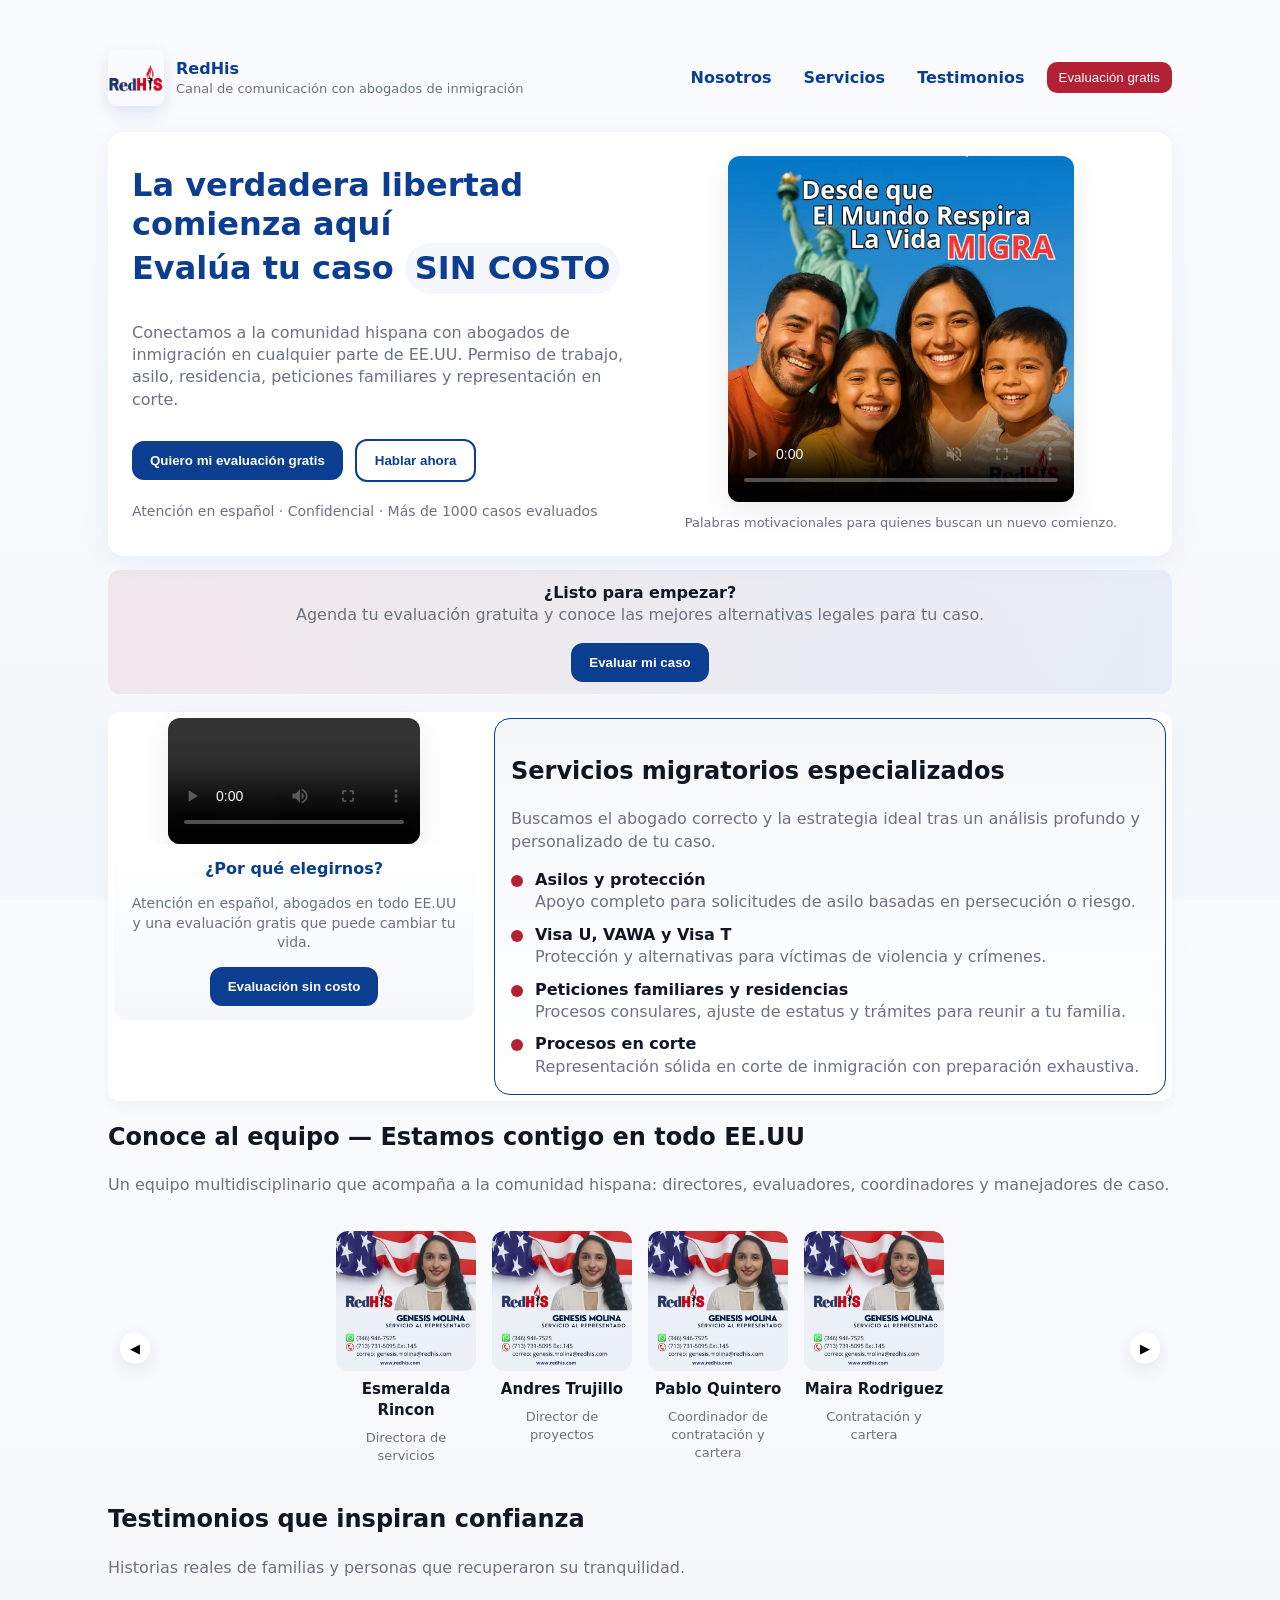
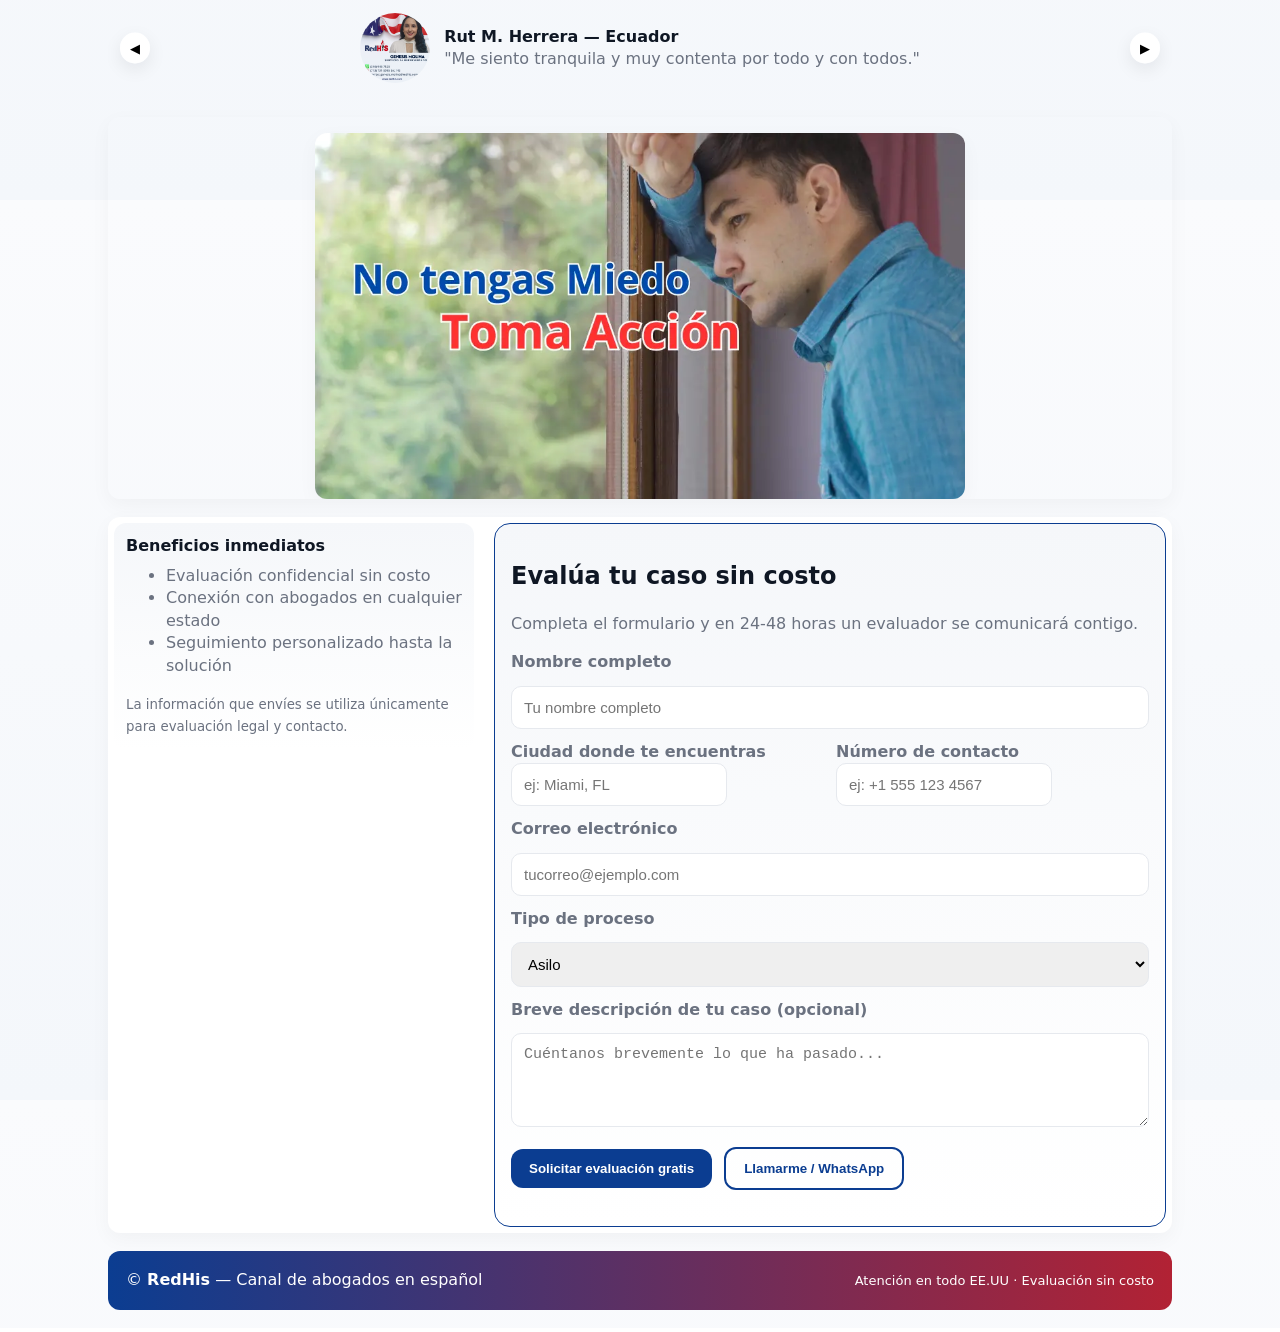
==== index.html @ 9d4ea8fa "Add files via upload" ====
<!doctype html>
<html lang="es">
<head>
  <meta charset="utf-8" />
  <meta name="viewport" content="width=device-width, initial-scale=1" />
  <title>Vive Legalmente — Evaluación Migratoria Gratis | RedHis</title>
  <meta name="description" content="RedHis: canal de comunicación con abogados de inmigración en español. Evaluación gratuita de tu caso, representación en corte, visas U, VAWA, asilo y más. Vive legalmente en EE.UU." />
  <meta name="keywords" content="legalización migratoria, abogados de inmigración en español, evaluación gratis, visa U, asilo, residencia, ajuste de estatus, RedHis" />
  <style>
    /* Variables */
    :root{
      --blue:#0b3d91;
      --red:#b22234;
      --white:#ffffff;
      --accent:#f5f7fa;
      --muted:#6b7280;
      --container-width:1100px;
      --transition: 300ms cubic-bezier(.2,.9,.2,1);
    }
    *{box-sizing:border-box}
    html,body{height:100%;margin:0;font-family:Inter, system-ui, -apple-system, 'Segoe UI', Roboto, 'Helvetica Neue', Arial;}
    body{
      background: linear-gradient(180deg, #fafbfd 0%, #f4f7fb 100%);
      color:#0f1724; -webkit-font-smoothing:antialiased; -moz-osx-font-smoothing:grayscale;
      line-height:1.4;
    }
    .wrap{max-width:var(--container-width);margin:24px auto;padding:18px;}

    /* Header */
    header{display:flex;align-items:center;justify-content:space-between;gap:12px;padding:8px 0}
    .brand{display:flex;align-items:center;gap:12px}
    .logo{width:56px;height:56px;border-radius:8px;display:flex;align-items:center;justify-content:center;color:var(--white);font-weight:700;box-shadow:0 6px 18px rgba(11,61,145,0.12);overflow:hidden}
    .logo img{width:100%;height:auto;display:block}
    nav{display:flex;gap:12px;align-items:center}
    nav a{color:var(--blue);text-decoration:none;font-weight:600;padding:8px 10px;border-radius:8px}
    .cta-header{background:var(--red);color:var(--white);padding:8px 12px;border-radius:10px;cursor:pointer;transition:var(--transition);border:none}
    .cta-header:hover{transform:translateY(-3px)}

    /* Mobile hamburger */
    .hamburger{display:none;border:none;background:transparent;padding:8px;cursor:pointer}
    .hamburger .bar{width:22px;height:2px;background:var(--blue);display:block;margin:4px 0;border-radius:2px;transition:transform 180ms ease, opacity 180ms ease}
    .mobile-nav{display:none;flex-direction:column;gap:6px;background:var(--white);position:absolute;right:18px;top:76px;padding:12px;border-radius:10px;box-shadow:0 10px 30px rgba(2,6,23,0.08)}
    .mobile-nav a{color:var(--blue);padding:8px 10px;border-radius:8px}

    /* Hero */
    .hero{display:flex;flex-direction:row;gap:28px;align-items:center;padding:24px;background:var(--white);border-radius:16px;box-shadow:0 6px 30px rgba(11,61,145,0.06)}
    .hero-left{flex:1;display:flex;flex-direction:column;gap:12px}
    .hero h1{margin:0;font-size:32px;color:var(--blue);text-wrap: pretty;line-height:1.2}
    .muted{color:var(--muted)}
    .cta-row{display:flex;gap:12px;align-items:center}
    .btn{background:var(--blue);color:var(--white);padding:12px 18px;border-radius:12px;border:none;cursor:pointer;font-weight:700;transition:var(--transition)}
    .btn.secondary{background:transparent;color:var(--blue);border:2px solid var(--blue)}
    .pill{padding:6px 10px;border-radius:999px;background:var(--accent);display:inline-block}

    .hero-right{flex:1;display:flex;flex-direction:column;gap:12px;align-items:center}
    .video-card{width:70%;border-radius:12px;overflow:hidden;box-shadow:0 10px 30px rgba(2,6,23,0.08)}
    .video-card video{width:100%;height:auto;object-fit:cover;display:block}

    /* Sections */
    section{margin-top:18px}
    .section-inner{display:flex;flex-direction: row-reverse;gap:20px;align-items:flex-start;background:var(--white);padding:6px;border-radius:12px;box-shadow:0 6px 20px rgba(2,6,23,0.04)}
    .sec-left{flex:1;max-width: 95%;background: linear-gradient(180deg, var(--accent), #fff);padding: 16px;border-radius: 16px;border:solid 1px #0b3d91 ;}
    .sec-right{width:360px;flex:0 0 360px;display: flex;flex-wrap: wrap;align-content: center;justify-content: center;align-items: center;}

    .benefits{display:flex;flex-direction:column;gap:10px}
    .benefit{display:flex;gap:12px;align-items:flex-start}
    .benefit .dot{width:12px;height:12px;border-radius:50%;background:var(--red);margin-top:6px}

    .mini-cta{display:flex;align-items:center;justify-content:center;padding:12px;background:linear-gradient(90deg, rgba(178,34,52,0.08), rgba(11,61,145,0.06));border-radius:12px;flex-wrap: wrap;gap: 16px;text-align: center;flex-direction: column;}

    /* Carousel */
    .carousel{position:relative;overflow:hidden;border-radius:12px}
    .carousel-track{display:flex;transition:transform 600ms cubic-bezier(.2,.9,.2,1);will-change:transform}
    .carousel-item{min-width:100%;display:flex;align-items:center;gap:12px;padding:18px;justify-content:center}
    .testimonial{display:flex;gap:14px;align-items:center}
    .testimonial img{width:70px;height:70px;border-radius:50%;object-fit:cover}
    .team-slide{display:flex;gap:16px;flex-wrap:wrap;justify-content:center}
    .team-card{width:140px;display:flex;flex-direction:column;align-items:center;gap:8px}
    .team-card img{width:140px;height:140px;border-radius:12px;object-fit:cover;display:block}
    .team-name{font-weight:700;text-align:center;font-size:15px}
    .team-role{font-size:13px;color:var(--muted);text-align:center}

    .carousel-nav{position:absolute;top:50%;left:12px;right:12px;display:flex;justify-content:space-between;transform:translateY(-50%)}
    .nav-btn{background:rgba(255,255,255,0.95);border-radius:999px;padding:8px 10px;border:none;cursor:pointer;box-shadow:0 6px 18px rgba(2,6,23,0.08)}
    .imagenLlamado{margin-top:16px;width:100%;max-width:var(--container-width);border-radius:12px;overflow:hidden;box-shadow:0 6px 20px rgba(2,6,23,0.04);display: flex; justify-content: center;}
    .imagenLlamado img{width:100%; max-width: 650px; height:auto;display:block;margin-top:16px;border-radius:12px;box-shadow:0 6px 20px rgba(2,6,23,0.04)}

    /* Form */
    form{display:flex;flex-direction:column;gap:12px}
    input,select,textarea{padding:12px;border-radius:10px;border:1px solid #e6e9ee;font-size:15px}
    label{font-weight:600;color:var(--muted)}
    .form-grid{display:flex;flex-direction:row;gap:12px}
    .form-grid > *{flex:1;}
    @media (max-width:600px){
      .form-grid{flex-direction:column}
    }

    /* Footer */
    footer{margin-top:18px;padding:18px;border-radius:12px;background:linear-gradient(90deg,#0b3d91 0%, #b22234 100%);color:var(--white);display:flex;justify-content:space-between;align-items:center}

    /* Responsive */
    @media (max-width:900px){
      .hero{flex-direction:column}
      .section-inner{flex-direction:column}
      .sec-right{width:100%;flex:1}
      .wrap{padding:12px}
      .video-card{width:100%}
      .video-card video{height:auto}
      .hamburger{display:block}
      nav{display:none}
      .mobile-nav{display:flex}
      .carousel-nav{left:6px;right:6px}
    }

    /* Animations */
    .reveal{opacity:0;transform:translateY(14px);transition:opacity 600ms var(--transition), transform 600ms var(--transition)}
    .reveal.visible{opacity:1;transform:none}
    @keyframes floaty{0%{transform:translateY(0)}50%{transform:translateY(-8px)}100%{transform:translateY(0)}}
    .logo{animation:floaty 6s ease-in-out infinite}
  </style>
</head>
<body>
  <div class="wrap">
    <!-- Header -->
    <header>
      <div class="brand">
        <div class="logo"><img src="logorh.png" alt="Logo RedHis"></div>
        <div>
          <div style="font-weight:800;color:var(--blue)">RedHis</div>
          <div style="font-size:13px;color:var(--muted)">Canal de comunicación con abogados de inmigración</div>
        </div>
      </div>

      <!-- Desktop nav -->
      <nav aria-label="Menú principal">
        <a href="#nosotros">Nosotros</a>
        <a href="#servicios">Servicios</a>
        <a href="#testimonios">Testimonios</a>
        <button class="cta-header" id="cta-top">Evaluación gratis</button>
      </nav>

      <!-- Hamburger / Mobile nav -->
      <button class="hamburger" id="hamburger" aria-expanded="false" aria-controls="mobileNav" aria-label="Abrir menú">
        <span class="bar"></span>
        <span class="bar"></span>
        <span class="bar"></span>
      </button>
      <div id="mobileNav" class="mobile-nav" aria-hidden="true" style="display:none">
        <a href="#nosotros" class="mobile-link">Nosotros</a>
        <a href="#servicios" class="mobile-link">Servicios</a>
        <a href="#testimonios" class="mobile-link">Testimonios</a>
        <button class="cta-header" id="cta-top-mobile" style="width:100%;">Evaluación gratis</button>
      </div>
    </header>

    <!-- HERO -->
    <section class="hero reveal" aria-labelledby="hero-title">
      <div class="hero-left">
        <h1 id="hero-title">La verdadera libertad comienza aquí <br> Evalúa tu caso <span class="pill">SIN COSTO</span></h1>
        <p class="muted">Conectamos a la comunidad hispana con abogados de inmigración en cualquier parte de EE.UU. Permiso de trabajo, asilo, residencia, peticiones familiares y representación en corte.</p>
        <div class="cta-row">
          <button class="btn" id="btn-eval">Quiero mi evaluación gratis</button>
          <button class="btn secondary" id="btn-llamar">Hablar ahora</button>
        </div>
        <div style="margin-top:8px;color:var(--muted);font-size:14px">Atención en español · Confidencial · Más de 1000 casos evaluados</div>
      </div>
      <div class="hero-right">
        <div class="video-card">
          <video id="ceoVideo" controls playsinline muted preload="metadata" poster="poster.webp">
            <source src="videohero.webm" type="video/mp4">
            Tu navegador no soporta video.
          </video>
        </div>
        <div style="font-size:13px;color:var(--muted);text-align:center">Palabras motivacionales para quienes buscan un nuevo comienzo.</div>
      </div>
    </section>

    <!-- Mini CTA -->
    <section style="margin-top:14px">
      <div class="mini-cta reveal" id="mini-cta">
        <div>
          <strong>¿Listo para empezar?</strong>
          <div class="muted">Agenda tu evaluación gratuita y conoce las mejores alternativas legales para tu caso.</div>
        </div>
        <div>
          <button class="btn" id="cta-mid">Evaluar mi caso</button>
        </div>
      </div>
    </section>

    <!-- Servicios -->
    <section id="servicios" class="reveal">
      <div class="section-inner">
        <div class="sec-left">
          <h2>Servicios migratorios especializados</h2>
          <p class="muted">Buscamos el abogado correcto y la estrategia ideal tras un análisis profundo y personalizado de tu caso.</p>
          <div style="margin-top:12px" class="benefits">
            <div class="benefit"><div class="dot"></div><div><strong>Asilos y protección</strong><div class="muted">Apoyo completo para solicitudes de asilo basadas en persecución o riesgo.</div></div></div>
            <div class="benefit"><div class="dot"></div><div><strong>Visa U, VAWA y Visa T</strong><div class="muted">Protección y alternativas para víctimas de violencia y crímenes.</div></div></div>
            <div class="benefit"><div class="dot"></div><div><strong>Peticiones familiares y residencias</strong><div class="muted">Procesos consulares, ajuste de estatus y trámites para reunir a tu familia.</div></div></div>
            <div class="benefit"><div class="dot"></div><div><strong>Procesos en corte</strong><div class="muted">Representación sólida en corte de inmigración con preparación exhaustiva.</div></div></div>
          </div>
        </div>

        <div class="sec-right">
            <div class="video-card">
                <video src="testimonio1.webm" controls></video>
            </div>
            
          <div style="background:linear-gradient(180deg, #ffffff, var(--accent));padding:14px;border-radius:12px;text-align:center">
            <div style="font-weight:800;color:var(--blue)">¿Por qué elegirnos?</div>
            <p class="muted" style="font-size:14px">Atención en español, abogados en todo EE.UU y una evaluación gratis que puede cambiar tu vida.</p>
            <div style="margin-top:12px"><button class="btn" id="cta-side">Evaluación sin costo</button></div>
          </div>
        </div>
      </div>
    </section>

    <!-- Equipo carousel -->
    <section id="equipo" class="reveal" style="margin-top:16px">
      <h2>Conoce al equipo — Estamos contigo en todo EE.UU</h2>
      <p class="muted">Un equipo multidisciplinario que acompaña a la comunidad hispana: directores, evaluadores, coordinadores y manejadores de caso.</p>

      <div style="margin-top:12px;" class="carousel" aria-roledescription="carousel" aria-label="Fotos del equipo">
        <div class="carousel-track" id="teamTrack">
          <!-- We'll create slides of 4 team members each (24 people -> 6 slides) -->
          <!-- ORDER preserved as requested -->
          <!-- Slide 1 -->
          <div class="carousel-item" aria-hidden="false">
            <div class="team-slide">
              <div class="team-card">
                <img src="genesis.jpeg" alt="Esmeralda Rincon">
                <div class="team-name">Esmeralda Rincon</div>
                <div class="team-role">Directora de servicios</div>
              </div>
              <div class="team-card">
                <img src="genesis.jpeg" alt="Andres Trujillo">
                <div class="team-name">Andres Trujillo</div>
                <div class="team-role">Director de proyectos</div>
              </div>
              <div class="team-card">
                <img src="genesis.jpeg" alt="Pablo Quintero">
                <div class="team-name">Pablo Quintero</div>
                <div class="team-role">Coordinador de contratación y cartera</div>
              </div>
              <div class="team-card">
                <img src="genesis.jpeg" alt="Maira Rodriguez">
                <div class="team-name">Maira Rodriguez</div>
                <div class="team-role">Contratación y cartera</div>
              </div>
            </div>
          </div>

          <!-- Slide 2 -->
          <div class="carousel-item" aria-hidden="true">
            <div class="team-slide">
              <div class="team-card">
                <img src="genesis.jpeg" alt="Sandra Barajas">
                <div class="team-name">Sandra Barajas</div>
                <div class="team-role">Evaluadora de caso</div>
              </div>
              <div class="team-card">
                <img src="genesis.jpeg" alt="Sofia Culma">
                <div class="team-name">Ag.da Sofia Culma</div>
                <div class="team-role">Directora Operativa</div>
              </div>
              <div class="team-card">
                <img src="genesis.jpeg" alt="Ruth Silva">
                <div class="team-name">Ruth Silva</div>
                <div class="team-role">Evaluadora de caso</div>
              </div>
              <div class="team-card">
                <img src="genesis.jpeg" alt="Sebastian Perdomo">
                <div class="team-name">Sebastian Perdomo</div>
                <div class="team-role">Evaluador de caso</div>
              </div>
            </div>
          </div>

          <!-- Slide 3 -->
          <div class="carousel-item" aria-hidden="true">
            <div class="team-slide">
              <div class="team-card">
                <img src="genesis.jpeg" alt="Carlos Garcia">
                <div class="team-name">Carlos Garcia</div>
                <div class="team-role">Evaluador de caso</div>
              </div>
              <div class="team-card">
                <img src="genesis.jpeg" alt="Alba Herrera">
                <div class="team-name">Alba Herrera</div>
                <div class="team-role">Evaluadora de caso</div>
              </div>
              <div class="team-card">
                <img src="genesis.jpeg" alt="Andrea Cardenas">
                <div class="team-name">Andrea Cardénas</div>
                <div class="team-role">Evaluadora de caso</div>
              </div>
              <div class="team-card">
                <img src="genesis.jpeg" alt="Gladys Ospina">
                <div class="team-name">Gladys Ospina</div>
                <div class="team-role">Evaluadora de caso</div>
              </div>
            </div>
          </div>

          <!-- Slide 4 -->
          <div class="carousel-item" aria-hidden="true">
            <div class="team-slide">
              <div class="team-card">
                <img src="genesis.jpeg" alt="Johana Tamara">
                <div class="team-name">Johana Tamara</div>
                <div class="team-role">Evaluadora de caso</div>
              </div>
              <div class="team-card">
                <img src="genesis.jpeg" alt="Yuli Buritica">
                <div class="team-name">Yuli Buritica</div>
                <div class="team-role">Evaluadora de caso</div>
              </div>
              <div class="team-card">
                <img src="genesis.jpeg" alt="Santiago Cifuentes">
                <div class="team-name">Santiago Cifuentes</div>
                <div class="team-role">Evaluador de caso</div>
              </div>
              <div class="team-card">
                <img src="genesis.jpeg" alt="Genesis Molina">
                <div class="team-name">Genesis Molina</div>
                <div class="team-role">Servicio al Representado</div>
              </div>
            </div>
          </div>

          <!-- Slide 5 -->
          <div class="carousel-item" aria-hidden="true">
            <div class="team-slide">
              <div class="team-card">
                <img src="genesis.jpeg" alt="Andrei Areas">
                <div class="team-name">Andrei Areas</div>
                <div class="team-role">Coordinador de corte</div>
              </div>
              <div class="team-card">
                <img src="genesis.jpeg" alt="Oscar Beltran">
                <div class="team-name">Oscar Beltran</div>
                <div class="team-role">Manejador de Corte</div>
              </div>
              <div class="team-card">
                <img src="genesis.jpeg" alt="Manfredi Bustillo">
                <div class="team-name">Manfredi Bustillo</div>
                <div class="team-role">Manejador de Corte</div>
              </div>
              <div class="team-card">
                <img src="genesis.jpeg" alt="Cielo Zenanovich">
                <div class="team-name">Cielo Zenanovich</div>
                <div class="team-role">Traductora</div>
              </div>
            </div>
          </div>

          <!-- Slide 6 -->
          <div class="carousel-item" aria-hidden="true">
            <div class="team-slide">
              <div class="team-card">
                <img src="genesis.jpeg" alt="Daniel Rodriguez">
                <div class="team-name">Daniel Rodriguez</div>
                <div class="team-role">Traductor</div>
              </div>
              <div class="team-card">
                <img src="genesis.jpeg" alt="Nancy Sandoval">
                <div class="team-name">Nancy Sandoval</div>
                <div class="team-role">Manejadora de caso</div>
              </div>
              <div class="team-card">
                <img src="genesis.jpeg" alt="Oscar Hoyos">
                <div class="team-name">Oscar Hoyos</div>
                <div class="team-role">Manejador de caso</div>
              </div>
              <div class="team-card">
                <img src="genesis.jpeg" alt="Verel Monrroy">
                <div class="team-name">Verel Monrroy</div>
                <div class="team-role">Manejadora de caso</div>
              </div>
            </div>
          </div>

          <!-- Slide 7 (last 4 names, slightly overlaps into 7th slide to fit list) -->
          <div class="carousel-item" aria-hidden="true">
            <div class="team-slide">
              <div class="team-card">
                <img src="genesis.jpeg" alt="Wendy Villalobos">
                <div class="team-name">Wendy Villalobos</div>
                <div class="team-role">Manejadora de caso</div>
              </div>
              <div class="team-card">
                <img src="genesis.jpeg" alt="Natalia Rondon">
                <div class="team-name">Natalia Rondon</div>
                <div class="team-role">Manejadora de caso</div>
              </div>
              <div class="team-card">
                <img src="genesis.jpeg" alt="Eva Chan">
                <div class="team-name">Eva Chan</div>
                <div class="team-role">Manejadora de caso</div>
              </div>
              <div class="team-card">
                <img src="genesis.jpeg" alt="---">
                <div class="team-name">—</div>
                <div class="team-role">—</div>
              </div>
            </div>
          </div>

        </div>

        <div class="carousel-nav">
          <button class="nav-btn" data-action="prev" aria-label="Anterior">◀</button>
          <button class="nav-btn" data-action="next" aria-label="Siguiente">▶</button>
        </div>
      </div>
    </section>

    <!-- Testimonios carousel -->
    <section id="testimonios" class="reveal" style="margin-top:16px">
      <h2>Testimonios que inspiran confianza</h2>
      <p class="muted">Historias reales de familias y personas que recuperaron su tranquilidad.</p>

      <div style="margin-top:12px;" class="carousel" aria-roledescription="carousel" aria-label="Testimonios">
        <div class="carousel-track" id="testiTrack">
          <div class="carousel-item" aria-hidden="false">
            <div class="testimonial">
              <img src="genesis.jpeg" alt="Rut M. Herrera">
              <div>
                <strong>Rut M. Herrera — Ecuador</strong>
                <div class="muted">"Me siento tranquila y muy contenta por todo y con todos."</div>
              </div>
            </div>
          </div>
          <div class="carousel-item" aria-hidden="true">
            <div class="testimonial">
              <img src="genesis.jpeg" alt="Katherine Delgado">
              <div>
                <strong>Katherine Delgado — Venezuela</strong>
                <div class="muted">"A pesar de que nosotras estamos en New York y usted en San Antonio, TX, nunca nos hemos sentido solas"</div>
              </div>
            </div>
          </div>
          <div class="carousel-item" aria-hidden="true">
            <div class="testimonial">
              <img src="genesis.jpeg" alt="Eddis Pachano">
              <div>
                <strong>Eddis Pachano — Cuba</strong>
                <div class="muted">"Los vi en una publicación en facebook y puedo decir que son los mejores! Los recomiendo ampliamente"</div>
              </div>
            </div>
          </div>
          <div class="carousel-item" aria-hidden="true">
  <div class="testimonial">
    <img src="genesis.jpeg" alt="Carlos Hernández">
    <div>
      <strong>Carlos Hernández — México</strong>
      <div class="muted">"Jamás pensé que mi caso tendría solución. RedHis me devolvió la tranquilidad."</div>
    </div>
  </div>
</div>

<div class="carousel-item" aria-hidden="true">
  <div class="testimonial">
    <img src="genesis.jpeg" alt="María Fernanda López">
    <div>
      <strong>María Fernanda López — Nicaragua</strong>
      <div class="muted">"Llegué con miedo y me trataron como familia. Hoy estoy llena de esperanza."</div>
    </div>
  </div>
</div>

<div class="carousel-item" aria-hidden="true">
  <div class="testimonial">
    <img src="genesis.jpeg" alt="José Luis Martínez">
    <div>
      <strong>José Luis Martínez — El Salvador</strong>
      <div class="muted">"Después de años de espera, por fin sentí que alguien luchaba por mí."</div>
    </div>
  </div>
</div>

<div class="carousel-item" aria-hidden="true">
  <div class="testimonial">
    <img src="genesis.jpeg" alt="Andrea Rojas">
    <div>
      <strong>Andrea Rojas — Perú</strong>
      <div class="muted">"Lo que más me gustó fue su honestidad y claridad en el proceso."</div>
    </div>
  </div>
</div>

<div class="carousel-item" aria-hidden="true">
  <div class="testimonial">
    <img src="genesis.jpeg" alt="Laura Peña">
    <div>
      <strong>Laura Peña — República Dominicana</strong>
      <div class="muted">"No tenía documentos. RedHis me abrió las puertas."</div>
    </div>
  </div>
</div>
        </div>

        <div class="carousel-nav">
          <button class="nav-btn" data-action="prev-t" aria-label="Anterior">◀</button>
          <button class="nav-btn" data-action="next-t" aria-label="Siguiente">▶</button>
        </div>
      </div>
    </section>
    <div class="imagenLlamado reveal">
        <img src="fondobanner.webp" alt="">
    </div>
    <!-- Contact / Form -->
    <section id="contacto" class="reveal" style="margin-top:18px;">
      <div class="section-inner">
        <div class="sec-left">
          <h2>Evalúa tu caso sin costo</h2>
          <p class="muted">Completa el formulario y en 24-48 horas un evaluador se comunicará contigo.</p>

          <form id="contactForm">
            <label for="name">Nombre completo</label>
            <input id="name" name="name" type="text" required placeholder="Tu nombre completo" />

            <div class="form-grid">
              <div>
                <label for="city">Ciudad donde te encuentras</label>
                <input id="city" name="city" type="text" required placeholder="ej: Miami, FL" />
              </div>
              <div>
                <label for="phone">Número de contacto</label>
                <input id="phone" name="phone" type="tel" required placeholder="ej: +1 555 123 4567" />
              </div>
            </div>

            <label for="email">Correo electrónico</label>
            <input id="email" name="email" type="email" required placeholder="tucorreo@ejemplo.com" />

            <label for="caseType">Tipo de proceso</label>
            <select id="caseType" name="caseType">
              <option>Asilo</option>
              <option>Visa U</option>
              <option>VAWA</option>
              <option>Peticiones Familiares</option>
              <option>Residencia / Ajuste de estatus</option>
              <option>Procesos de Corte</option>
              <option>Otro</option>
            </select>

            <label for="message">Breve descripción de tu caso (opcional)</label>
            <textarea id="message" name="message" rows="4" placeholder="Cuéntanos brevemente lo que ha pasado..."></textarea>

            <div style="display:flex;gap:12px;align-items:center;margin-top:8px">
              <button class="btn" type="submit">Solicitar evaluación gratis</button>
              <button type="button" class="btn secondary" id="btnContactPhone">Llamarme / WhatsApp</button>
            </div>

            <div id="formMsg" class="muted" style="margin-top:8px;font-size:14px"></div>
          </form>
        </div>
        <div class="sec-right">
          <div style="padding:12px;background:linear-gradient(180deg,var(--accent),#fff);border-radius:12px;text-align:left">
            <strong>Beneficios inmediatos</strong>
            <ul style="margin-top:8px;color:var(--muted)">
              <li>Evaluación confidencial sin costo</li>
              <li>Conexión con abogados en cualquier estado</li>
              <li>Seguimiento personalizado hasta la solución</li>
            </ul>
            <div style="margin-top:12px"><small class="muted">La información que envíes se utiliza únicamente para evaluación legal y contacto.</small></div>
          </div>
        </div>
      </div>
    </section>

    <footer>
      <div>© <strong>RedHis</strong> — Canal de abogados en español</div>
      <div style="font-size:13px">Atención en todo EE.UU · Evaluación sin costo</div>
    </footer>
  </div>

  <script>
    /* Reveal on scroll */
    const observer = new IntersectionObserver((entries)=>{
      entries.forEach(entry=>{
        if(entry.isIntersecting){ entry.target.classList.add('visible') }
      })
    },{threshold:0.12});
    document.querySelectorAll('.reveal').forEach(el=>observer.observe(el));

    /* Mobile menu toggle */
    const hamburger = document.getElementById('hamburger');
    const mobileNav = document.getElementById('mobileNav');
    hamburger && hamburger.addEventListener('click', ()=>{
      const expanded = hamburger.getAttribute('aria-expanded') === 'true';
      hamburger.setAttribute('aria-expanded', String(!expanded));
      if(!expanded){
        mobileNav.style.display = 'flex';
        mobileNav.setAttribute('aria-hidden','false');
      } else {
        mobileNav.style.display = 'none';
        mobileNav.setAttribute('aria-hidden','true');
      }
    });
    // Close mobile nav when a link is clicked (for better UX)
    document.querySelectorAll('.mobile-link').forEach(a=>{
      a.addEventListener('click', ()=>{ mobileNav.style.display = 'none'; hamburger.setAttribute('aria-expanded','false') });
    });

    /* Smooth scroll to contact */
    const scrollToContact = ()=>{ document.getElementById('contacto').scrollIntoView({behavior:'smooth',block:'start'}) }
    document.getElementById('btn-eval')?.addEventListener('click', scrollToContact);
    document.getElementById('cta-top')?.addEventListener('click', scrollToContact);
    document.getElementById('cta-mid')?.addEventListener('click', scrollToContact);
    document.getElementById('cta-side')?.addEventListener('click', scrollToContact);
    document.getElementById('cta-top-mobile')?.addEventListener('click', scrollToContact);

    /* WhatsApp CTAs */
    const WA_LINK = 'https://wa.me/13469467525';
    document.getElementById('btn-llamar')?.addEventListener('click', ()=>{ window.open(WA_LINK, '_blank') });
    document.getElementById('btnContactPhone')?.addEventListener('click', ()=>{ window.open(WA_LINK, '_blank') });
    // Side CTA can also go to WA or to contact (we keep both options)
    document.getElementById('cta-side')?.addEventListener('click', ()=>{ window.open(WA_LINK, '_blank') });

    /* Generic carousel factory */
    function createCarousel(trackId, prevBtnSelector, nextBtnSelector, interval=4500){
      const track = document.getElementById(trackId);
      if(!track) return;
      const items = Array.from(track.children);
      let idx = 0, timer = null;

      // Ensure each .carousel-item fills the visible width
      function show(i){
        const w = track.parentElement.offsetWidth; // visible container width
        track.style.transform = `translateX(-${i * w}px)`;
        items.forEach((it, k)=> it.setAttribute('aria-hidden', k !== i));
      }

      function next(){ idx = (idx + 1) % items.length; show(idx); }
      function prev(){ idx = (idx - 1 + items.length) % items.length; show(idx); }

      // Attach nav buttons
      document.querySelectorAll(prevBtnSelector).forEach(btn => btn.addEventListener('click', ()=>{ prev(); resetTimer(); }));
      document.querySelectorAll(nextBtnSelector).forEach(btn => btn.addEventListener('click', ()=>{ next(); resetTimer(); }));

      function startTimer(){ timer = setInterval(next, interval); }
      function resetTimer(){ clearInterval(timer); startTimer(); }

      // Pause on hover (desktop)
      track.parentElement.addEventListener('mouseenter', ()=> clearInterval(timer));
      track.parentElement.addEventListener('mouseleave', ()=> startTimer());

      // Resize handling
      window.addEventListener('resize', ()=> show(idx));

      // Initial show
      show(idx);
      startTimer();
    }

    // Initialize carousels
    createCarousel('teamTrack','[data-action="prev"]','[data-action="next"]',5000);
    createCarousel('testiTrack','[data-action="prev-t"]','[data-action="next-t"]',5200);

    /* Form submit to Google Sheets */
const form = document.getElementById('contactForm');
const msg = document.getElementById('formMsg');
const submitBtn = form?.querySelector('button[type="submit"]');

if (form && submitBtn) {
  form.addEventListener('submit', async (e) => {
    e.preventDefault();

    // Texto original del botón para restaurarlo luego
    const originalText = submitBtn.textContent;

    // Cambiar a "Enviando..." y deshabilitar botón temporalmente
    submitBtn.textContent = "Enviando…";
    submitBtn.disabled = true;

    const data = {
      name: form.name.value.trim(),
      city: form.city.value.trim(),
      phone: form.phone.value.trim(),
      email: form.email.value.trim(),
      caseType: form.caseType.value,
      message: form.message.value.trim(),
      submittedAt: new Date().toISOString()
    };

    try {
      const res = await fetch('https://script.google.com/macros/s/AKfycbzR0X44bARgn2IlgVL_iKGDahnE6jGcREvvZNLpsWhvr0qXrLs6BL_z_-i66lIuDZvR/exec', {
        method: 'POST',
        body: JSON.stringify(data) // 👈 SIN HEADERS
      });

      if (res.ok) {
        msg.textContent = "✅ ¡Gracias! Tu evaluación ha sido solicitada. Pronto nos comunicaremos contigo.";
        form.reset();
      } else {
        msg.textContent = "⚠️ Ocurrió un error en el servidor. Intenta de nuevo.";
      }
    } catch (err) {
      console.error(err);
      msg.textContent = "❌ Error de conexión. Intenta nuevamente o contáctanos por WhatsApp.";
    } finally {
      // Restaurar botón
      submitBtn.textContent = originalText;
      submitBtn.disabled = false;
    }
  });
}


    /* Optional: unmute video cuando se reproduce */
    const v = document.getElementById('ceoVideo');
    v && v.addEventListener('play', ()=>{ v.muted = false });

  </script>
</body>
</html>
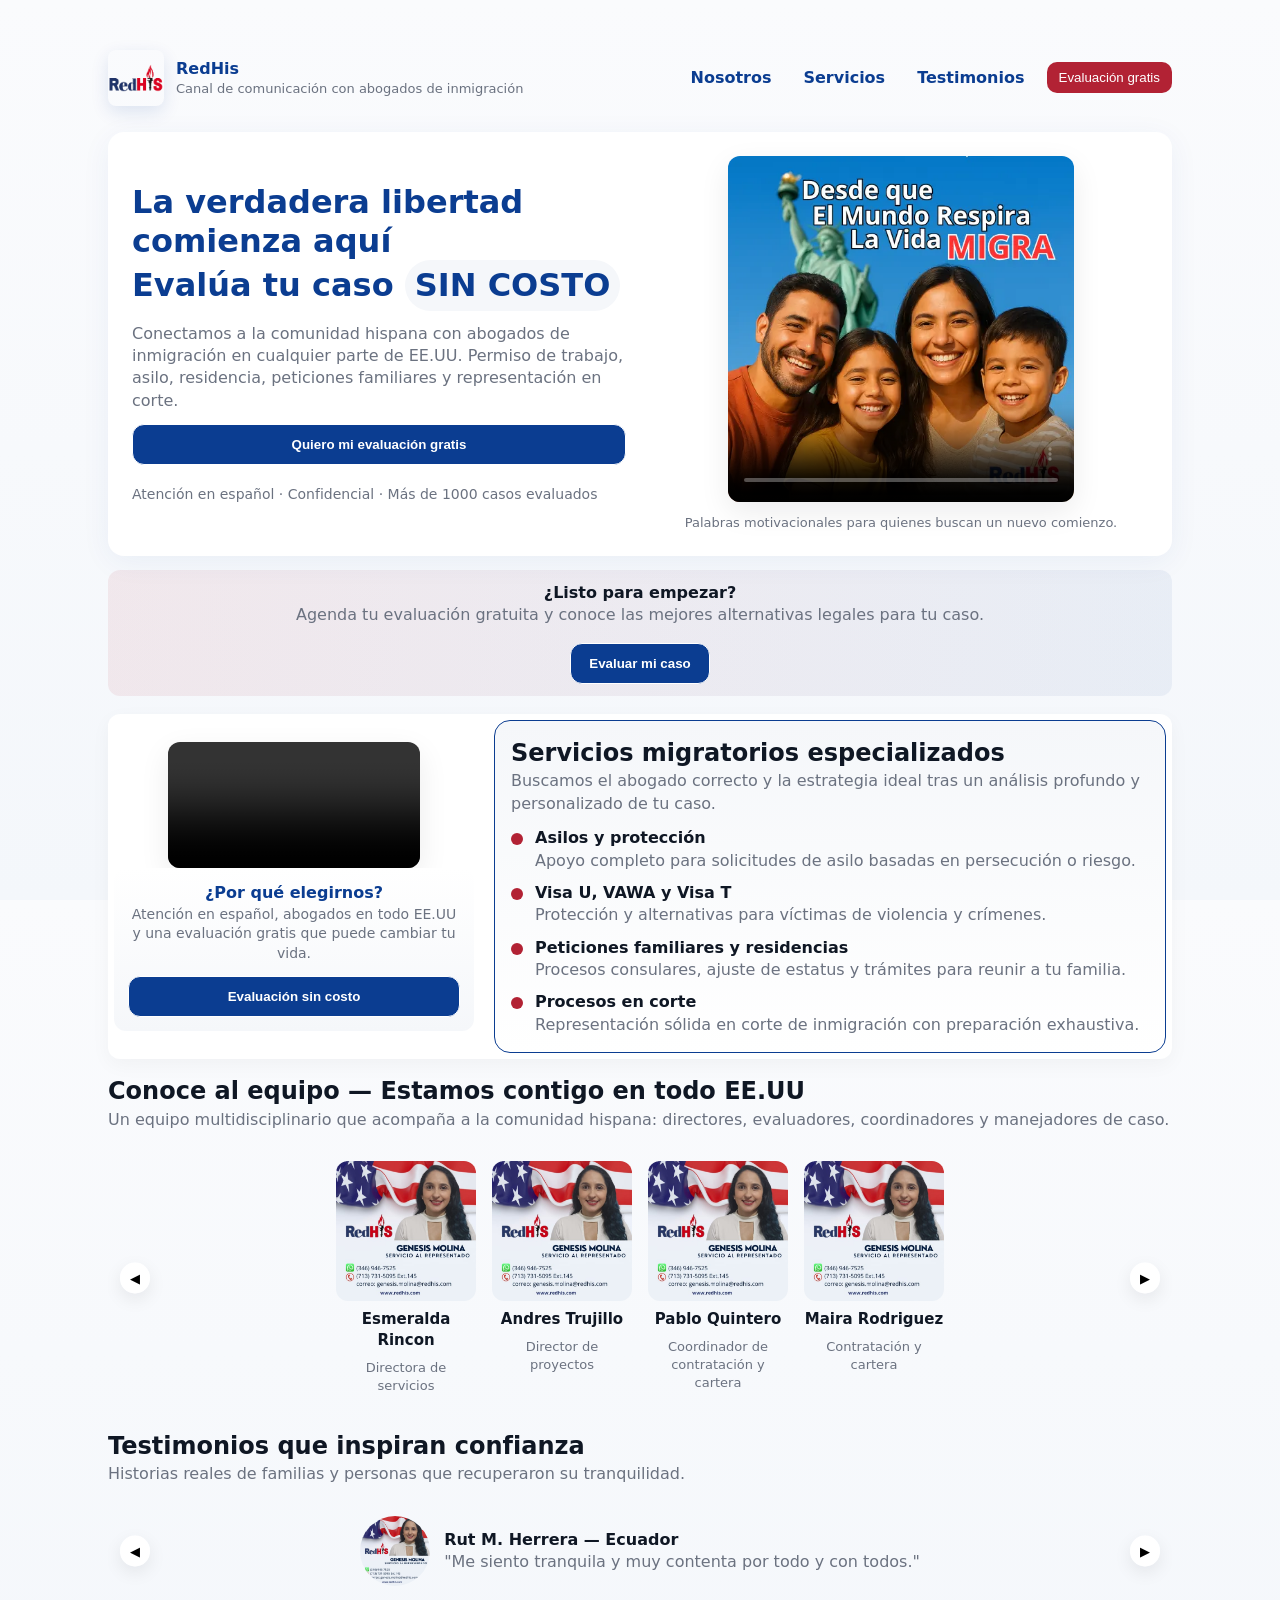
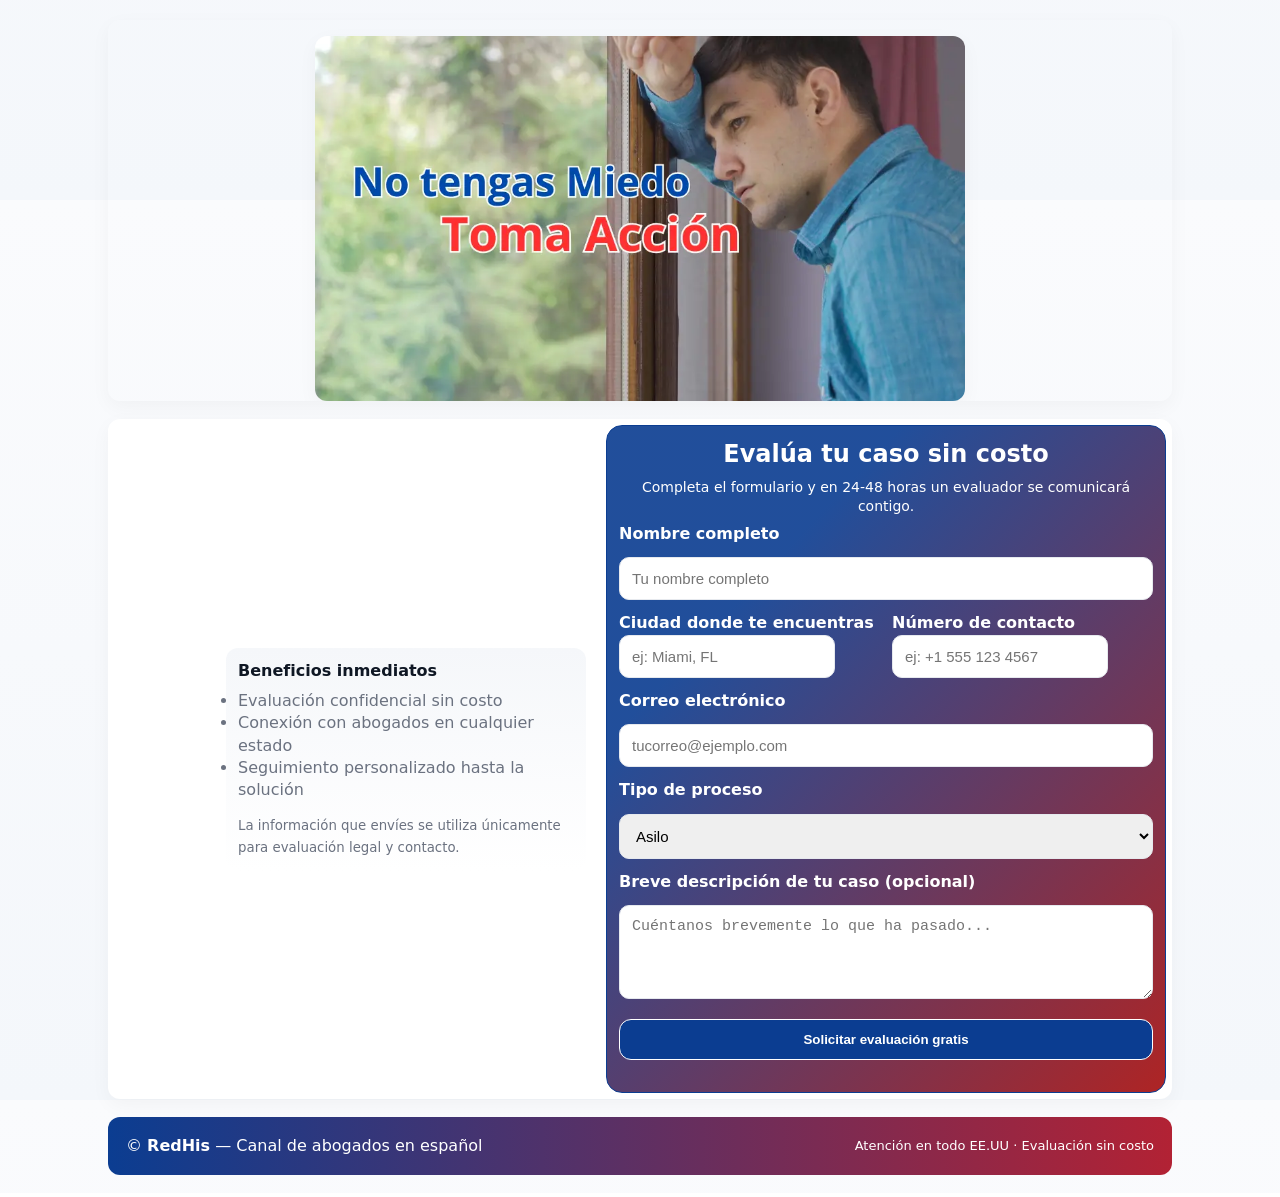
==== commit ea019c74: "Update index.html" ====
--- a/index.html
+++ b/index.html
@@ -17,7 +17,7 @@
       --container-width:1100px;
       --transition: 300ms cubic-bezier(.2,.9,.2,1);
     }
-    *{box-sizing:border-box}
+    *{box-sizing:border-box;margin: 0px;padding: 0px;}
     html,body{height:100%;margin:0;font-family:Inter, system-ui, -apple-system, 'Segoe UI', Roboto, 'Helvetica Neue', Arial;}
     body{
       background: linear-gradient(180deg, #fafbfd 0%, #f4f7fb 100%);
@@ -48,7 +48,7 @@
     .hero h1{margin:0;font-size:32px;color:var(--blue);text-wrap: pretty;line-height:1.2}
     .muted{color:var(--muted)}
     .cta-row{display:flex;gap:12px;align-items:center}
-    .btn{background:var(--blue);color:var(--white);padding:12px 18px;border-radius:12px;border:none;cursor:pointer;font-weight:700;transition:var(--transition)}
+    .btn{background:var(--blue);color:var(--white);padding:12px 18px;border-radius:12px;border:none;cursor:pointer;font-weight:700;transition:var(--transition);width: 100%;border: solid 1px white;}
     .btn.secondary{background:transparent;color:var(--blue);border:2px solid var(--blue)}
     .pill{padding:6px 10px;border-radius:999px;background:var(--accent);display:inline-block}
 
@@ -58,9 +58,16 @@
 
     /* Sections */
     section{margin-top:18px}
-    .section-inner{display:flex;flex-direction: row-reverse;gap:20px;align-items:flex-start;background:var(--white);padding:6px;border-radius:12px;box-shadow:0 6px 20px rgba(2,6,23,0.04)}
+    .section-inner{display:flex;flex-direction: row-reverse;gap:20px;align-items:flex-start;background:var(--white);padding:6px;border-radius:12px;box-shadow:0 6px 20px rgba(2,6,23,0.04);align-items: center;}
     .sec-left{flex:1;max-width: 95%;background: linear-gradient(180deg, var(--accent), #fff);padding: 16px;border-radius: 16px;border:solid 1px #0b3d91 ;}
     .sec-right{width:360px;flex:0 0 360px;display: flex;flex-wrap: wrap;align-content: center;justify-content: center;align-items: center;}
+
+    @media (max-width: 700px) {
+      section{width: 100%;}
+      .section-inner{width: 100%;}
+      .section-inner div{width: 100%;display: flex;flex-wrap: wrap;align-items: center;}
+      }
+    
 
     .benefits{display:flex;flex-direction:column;gap:10px}
     .benefit{display:flex;gap:12px;align-items:flex-start}
@@ -88,11 +95,12 @@
     /* Form */
     form{display:flex;flex-direction:column;gap:12px}
     input,select,textarea{padding:12px;border-radius:10px;border:1px solid #e6e9ee;font-size:15px}
-    label{font-weight:600;color:var(--muted)}
+    label{font-weight:600;color:white}
     .form-grid{display:flex;flex-direction:row;gap:12px}
     .form-grid > *{flex:1;}
     @media (max-width:600px){
       .form-grid{flex-direction:column}
+      input,select,textarea{width:100%}
     }
 
     /* Footer */
@@ -110,6 +118,7 @@
       nav{display:none}
       .mobile-nav{display:flex}
       .carousel-nav{left:6px;right:6px}
+      footer{flex-direction: column;}
     }
 
     /* Animations */
@@ -160,7 +169,7 @@
         <p class="muted">Conectamos a la comunidad hispana con abogados de inmigración en cualquier parte de EE.UU. Permiso de trabajo, asilo, residencia, peticiones familiares y representación en corte.</p>
         <div class="cta-row">
           <button class="btn" id="btn-eval">Quiero mi evaluación gratis</button>
-          <button class="btn secondary" id="btn-llamar">Hablar ahora</button>
+
         </div>
         <div style="margin-top:8px;color:var(--muted);font-size:14px">Atención en español · Confidencial · Más de 1000 casos evaluados</div>
       </div>
@@ -513,9 +522,9 @@
     <!-- Contact / Form -->
     <section id="contacto" class="reveal" style="margin-top:18px;">
       <div class="section-inner">
-        <div class="sec-left">
-          <h2>Evalúa tu caso sin costo</h2>
-          <p class="muted">Completa el formulario y en 24-48 horas un evaluador se comunicará contigo.</p>
+        <div class="sec-left" style="color: white;background: linear-gradient(133deg, #0b3d91e8 25%, #a30606e0 100%);padding: 12px;max-width: 560px;">
+          <h2 style="text-align: center; width: 100%;">Evalúa tu caso sin costo</h2>
+          <p style="color: white; font-size: 14px;padding: 6px 0px; text-align: center;">Completa el formulario y en 24-48 horas un evaluador se comunicará contigo.</p>
 
           <form id="contactForm">
             <label for="name">Nombre completo</label>
@@ -551,7 +560,7 @@
 
             <div style="display:flex;gap:12px;align-items:center;margin-top:8px">
               <button class="btn" type="submit">Solicitar evaluación gratis</button>
-              <button type="button" class="btn secondary" id="btnContactPhone">Llamarme / WhatsApp</button>
+              
             </div>
 
             <div id="formMsg" class="muted" style="margin-top:8px;font-size:14px"></div>
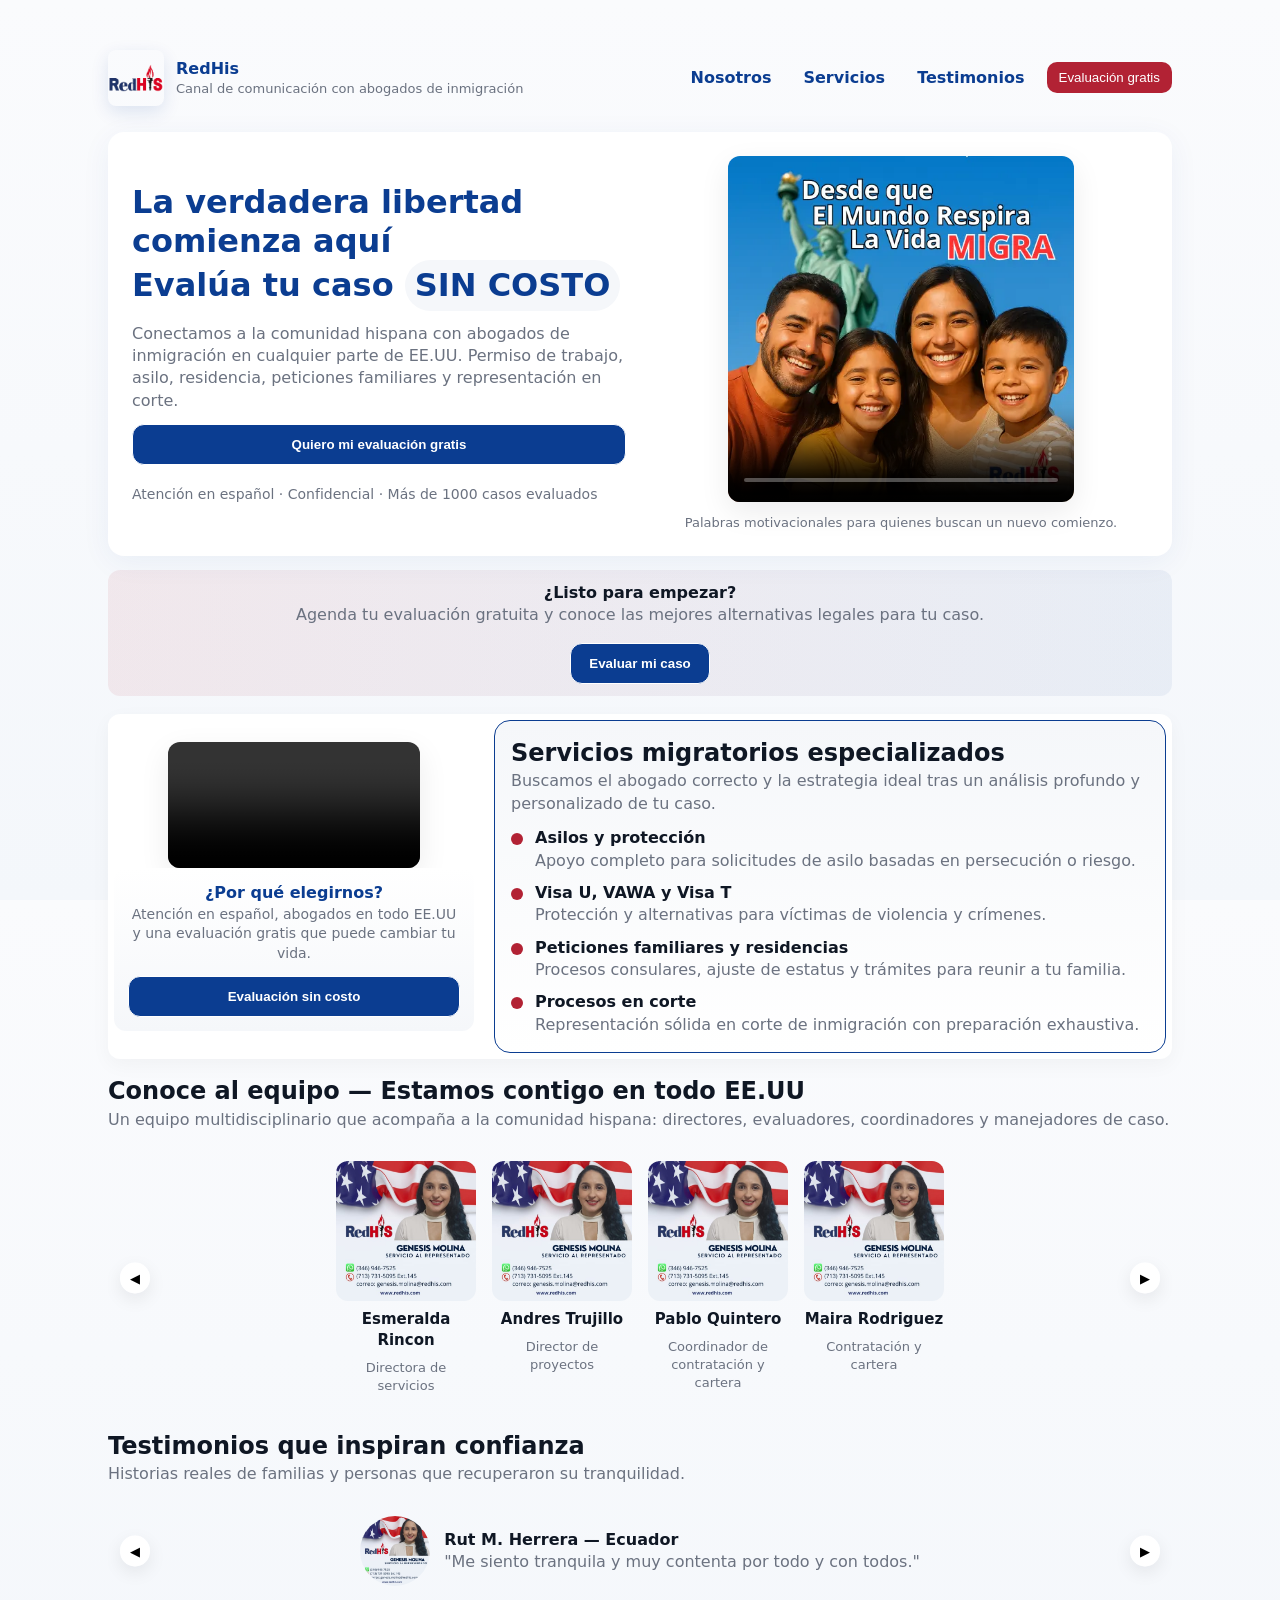
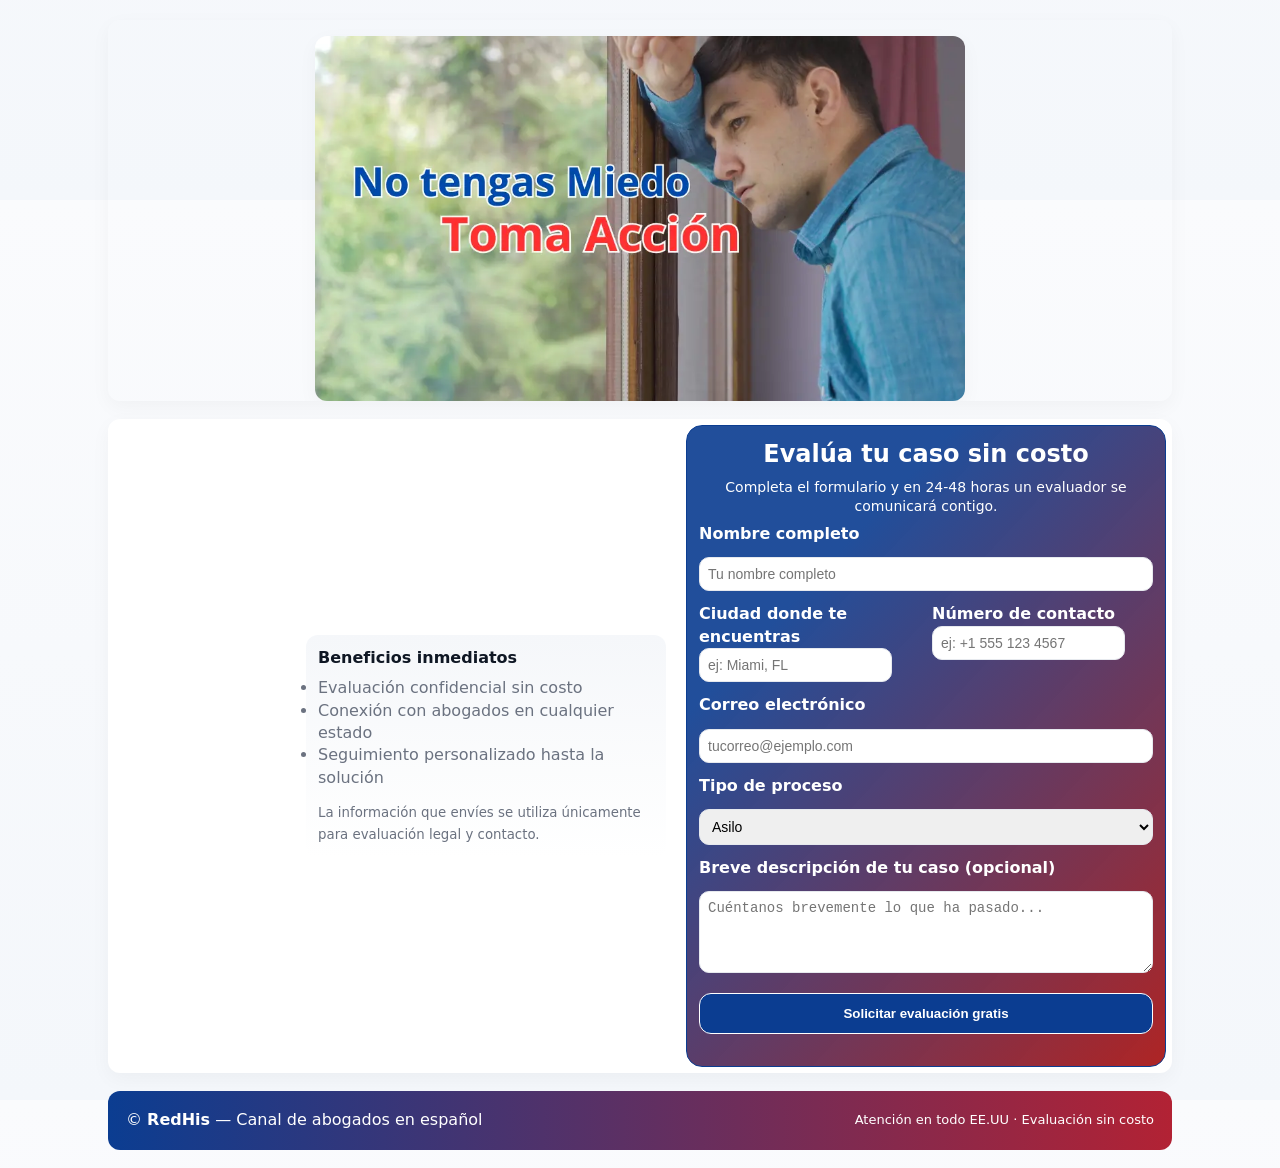
==== commit fa7a6cf1: "Update index.html" ====
--- a/index.html
+++ b/index.html
@@ -94,7 +94,7 @@
 
     /* Form */
     form{display:flex;flex-direction:column;gap:12px}
-    input,select,textarea{padding:12px;border-radius:10px;border:1px solid #e6e9ee;font-size:15px}
+    input,select,textarea{padding:8px;border-radius:10px;border:1px solid #e6e9ee;font-size:14px}
     label{font-weight:600;color:white}
     .form-grid{display:flex;flex-direction:row;gap:12px}
     .form-grid > *{flex:1;}
@@ -522,9 +522,9 @@
     <!-- Contact / Form -->
     <section id="contacto" class="reveal" style="margin-top:18px;">
       <div class="section-inner">
-        <div class="sec-left" style="color: white;background: linear-gradient(133deg, #0b3d91e8 25%, #a30606e0 100%);padding: 12px;max-width: 560px;">
+        <div class="sec-left" style="color: white;background: linear-gradient(133deg, #0b3d91e8 25%, #a30606e0 100%);padding: 12px;max-width: 480px;">
           <h2 style="text-align: center; width: 100%;">Evalúa tu caso sin costo</h2>
-          <p style="color: white; font-size: 14px;padding: 6px 0px; text-align: center;">Completa el formulario y en 24-48 horas un evaluador se comunicará contigo.</p>
+          <p style="color: white; font-size: 14px;padding: 6px 0px; text-align: center;text-wrap: pretty;">Completa el formulario y en 24-48 horas un evaluador se comunicará contigo.</p>
 
           <form id="contactForm">
             <label for="name">Nombre completo</label>
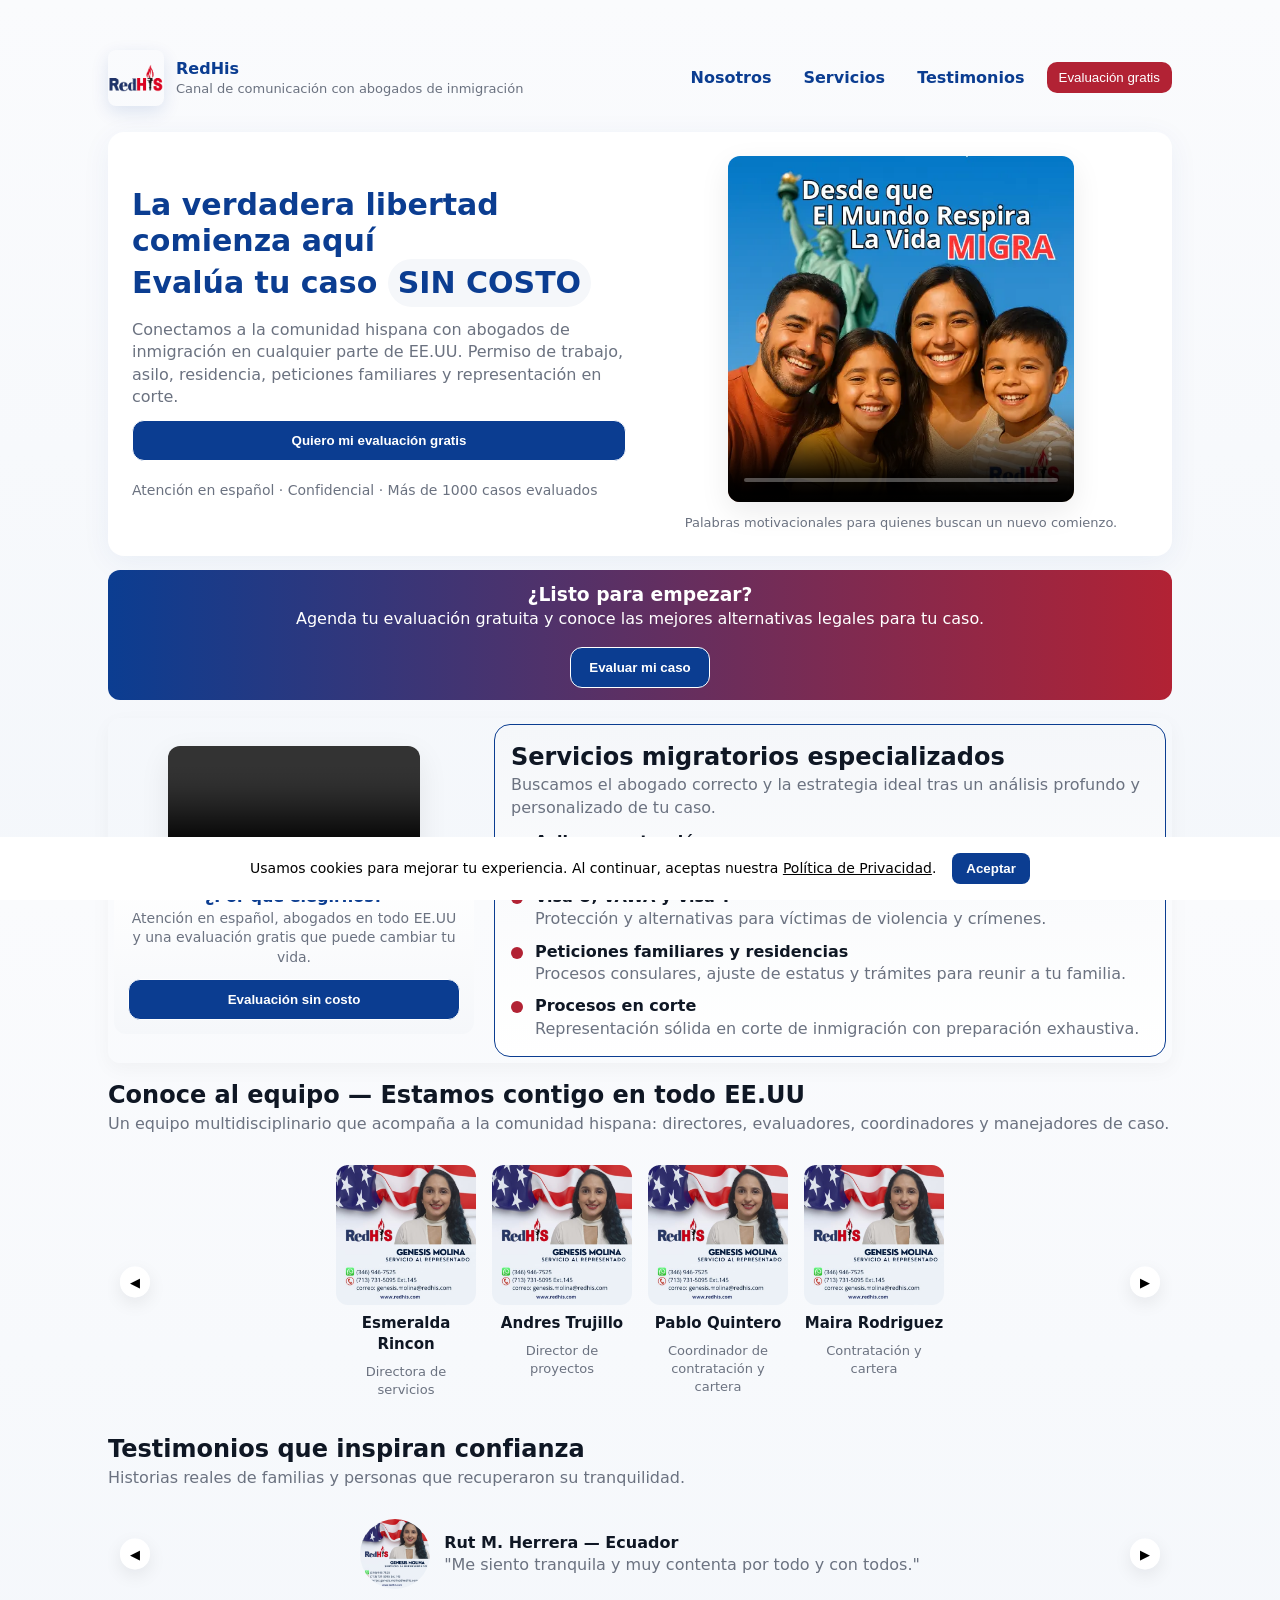
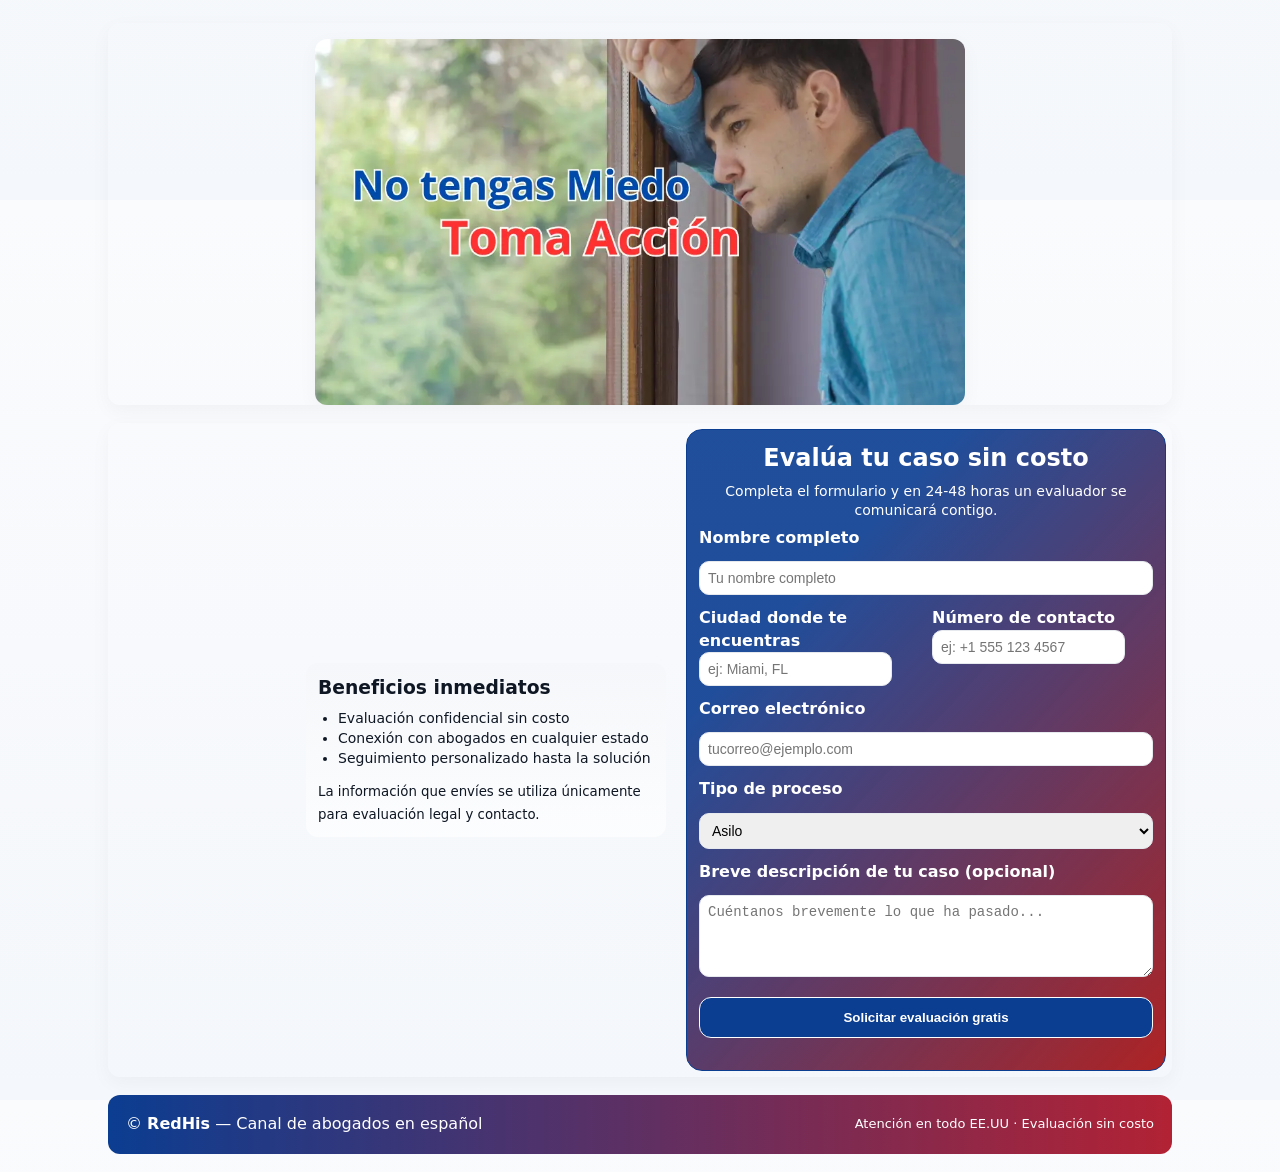
==== commit e4096810: "Update index.html" ====
--- a/index.html
+++ b/index.html
@@ -45,7 +45,7 @@
     /* Hero */
     .hero{display:flex;flex-direction:row;gap:28px;align-items:center;padding:24px;background:var(--white);border-radius:16px;box-shadow:0 6px 30px rgba(11,61,145,0.06)}
     .hero-left{flex:1;display:flex;flex-direction:column;gap:12px}
-    .hero h1{margin:0;font-size:32px;color:var(--blue);text-wrap: pretty;line-height:1.2}
+    .hero h1{margin:0;font-size:30px;color:var(--blue);text-wrap: pretty;line-height:1.2}
     .muted{color:var(--muted)}
     .cta-row{display:flex;gap:12px;align-items:center}
     .btn{background:var(--blue);color:var(--white);padding:12px 18px;border-radius:12px;border:none;cursor:pointer;font-weight:700;transition:var(--transition);width: 100%;border: solid 1px white;}
@@ -58,7 +58,7 @@
 
     /* Sections */
     section{margin-top:18px}
-    .section-inner{display:flex;flex-direction: row-reverse;gap:20px;align-items:flex-start;background:var(--white);padding:6px;border-radius:12px;box-shadow:0 6px 20px rgba(2,6,23,0.04);align-items: center;}
+    .section-inner{display:flex;flex-direction: row-reverse;gap:20px;align-items:flex-start;padding:6px;border-radius:12px;box-shadow:0 6px 20px rgba(2,6,23,0.04);align-items: center;}
     .sec-left{flex:1;max-width: 95%;background: linear-gradient(180deg, var(--accent), #fff);padding: 16px;border-radius: 16px;border:solid 1px #0b3d91 ;}
     .sec-right{width:360px;flex:0 0 360px;display: flex;flex-wrap: wrap;align-content: center;justify-content: center;align-items: center;}
 
@@ -73,7 +73,7 @@
     .benefit{display:flex;gap:12px;align-items:flex-start}
     .benefit .dot{width:12px;height:12px;border-radius:50%;background:var(--red);margin-top:6px}
 
-    .mini-cta{display:flex;align-items:center;justify-content:center;padding:12px;background:linear-gradient(90deg, rgba(178,34,52,0.08), rgba(11,61,145,0.06));border-radius:12px;flex-wrap: wrap;gap: 16px;text-align: center;flex-direction: column;}
+    .mini-cta{display:flex;align-items:center;justify-content:center;padding:12px;border-radius:12px;flex-wrap: wrap;gap: 16px;text-align: center;flex-direction: column;background: linear-gradient(90deg, #0b3d91 0%, #b22234 100%);color: var(--white);}
 
     /* Carousel */
     .carousel{position:relative;overflow:hidden;border-radius:12px}
@@ -93,6 +93,7 @@
     .imagenLlamado img{width:100%; max-width: 650px; height:auto;display:block;margin-top:16px;border-radius:12px;box-shadow:0 6px 20px rgba(2,6,23,0.04)}
 
     /* Form */
+    #contacto{background-image: url(fondoformulario.webp);background-size: cover;border-radius: 24px;background-attachment: fixed;}
     form{display:flex;flex-direction:column;gap:12px}
     input,select,textarea{padding:8px;border-radius:10px;border:1px solid #e6e9ee;font-size:14px}
     label{font-weight:600;color:white}
@@ -128,6 +129,36 @@
     .logo{animation:floaty 6s ease-in-out infinite}
   </style>
 </head>
+<!-- Cookie Consent -->
+<div id="cookie-banner" style="
+  position: fixed;
+  bottom: 0;
+  left: 0;
+  right: 0;
+  color: rgb(0, 0, 0);
+  background-color: white;
+  padding: 16px;
+  display: flex;
+  align-items: center;
+  justify-content: center;
+  font-size: 14px;
+  gap: 16px;
+  z-index: 9999;
+">
+  <div style="max-width: 70%;">
+    Usamos cookies para mejorar tu experiencia. Al continuar, aceptas nuestra 
+    <a href="politicas-de-privacidad.html" style="color:#000000; text-decoration:underline;">Política de Privacidad</a>.
+  </div>
+  <button id="accept-cookies" style="
+    color: white;
+    background: #0b3d91;
+    border: none;
+    padding: 8px 14px;
+    border-radius: 8px;
+    cursor: pointer;
+    font-weight: bold;
+  ">Aceptar</button>
+</div>
 <body>
   <div class="wrap">
     <!-- Header -->
@@ -188,8 +219,8 @@
     <section style="margin-top:14px">
       <div class="mini-cta reveal" id="mini-cta">
         <div>
-          <strong>¿Listo para empezar?</strong>
-          <div class="muted">Agenda tu evaluación gratuita y conoce las mejores alternativas legales para tu caso.</div>
+          <h3>¿Listo para empezar?</h3>
+          <div>Agenda tu evaluación gratuita y conoce las mejores alternativas legales para tu caso.</div>
         </div>
         <div>
           <button class="btn" id="cta-mid">Evaluar mi caso</button>
@@ -567,14 +598,14 @@
           </form>
         </div>
         <div class="sec-right">
-          <div style="padding:12px;background:linear-gradient(180deg,var(--accent),#fff);border-radius:12px;text-align:left">
-            <strong>Beneficios inmediatos</strong>
-            <ul style="margin-top:8px;color:var(--muted)">
+          <div style="padding:12px;background:linear-gradient(180deg,var(--accent),#ffffffaf);border-radius:12px;text-align:left">
+            <h3>Beneficios inmediatos</h3>
+            <ul style="margin-top:8px;list-style-type:disc;padding-left:20px;font-size:14px">
               <li>Evaluación confidencial sin costo</li>
               <li>Conexión con abogados en cualquier estado</li>
               <li>Seguimiento personalizado hasta la solución</li>
             </ul>
-            <div style="margin-top:12px"><small class="muted">La información que envíes se utiliza únicamente para evaluación legal y contacto.</small></div>
+            <div style="margin-top:12px"><small>La información que envíes se utiliza únicamente para evaluación legal y contacto.</small></div>
           </div>
         </div>
       </div>
@@ -723,6 +754,18 @@
     const v = document.getElementById('ceoVideo');
     v && v.addEventListener('play', ()=>{ v.muted = false });
 
+
+      // Ocultar banner si ya aceptó
+  if (localStorage.getItem('cookiesAccepted')) {
+    document.getElementById('cookie-banner').style.display = 'none';
+  }
+
+  // Guardar aceptación
+  document.getElementById('accept-cookies').addEventListener('click', function () {
+    localStorage.setItem('cookiesAccepted', 'true');
+    document.getElementById('cookie-banner').style.display = 'none';
+  });
+
   </script>
 </body>
 </html>
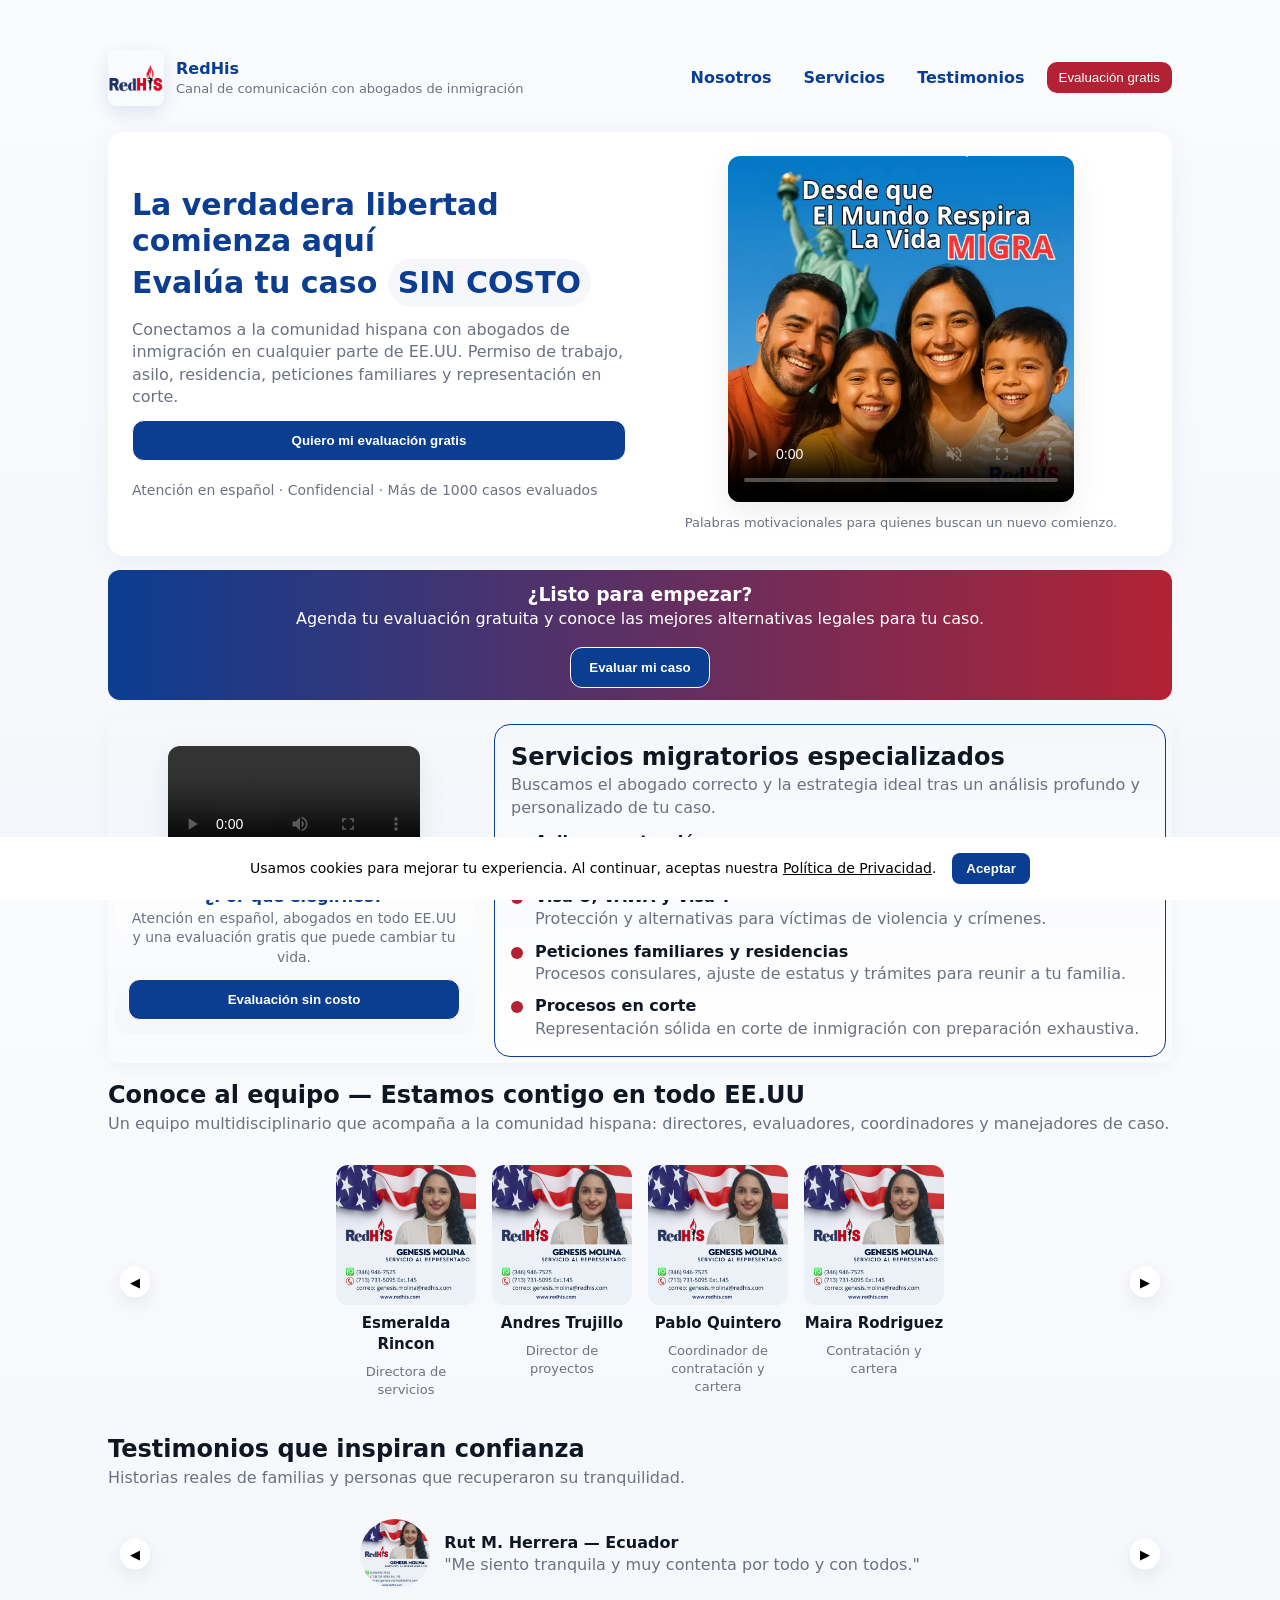
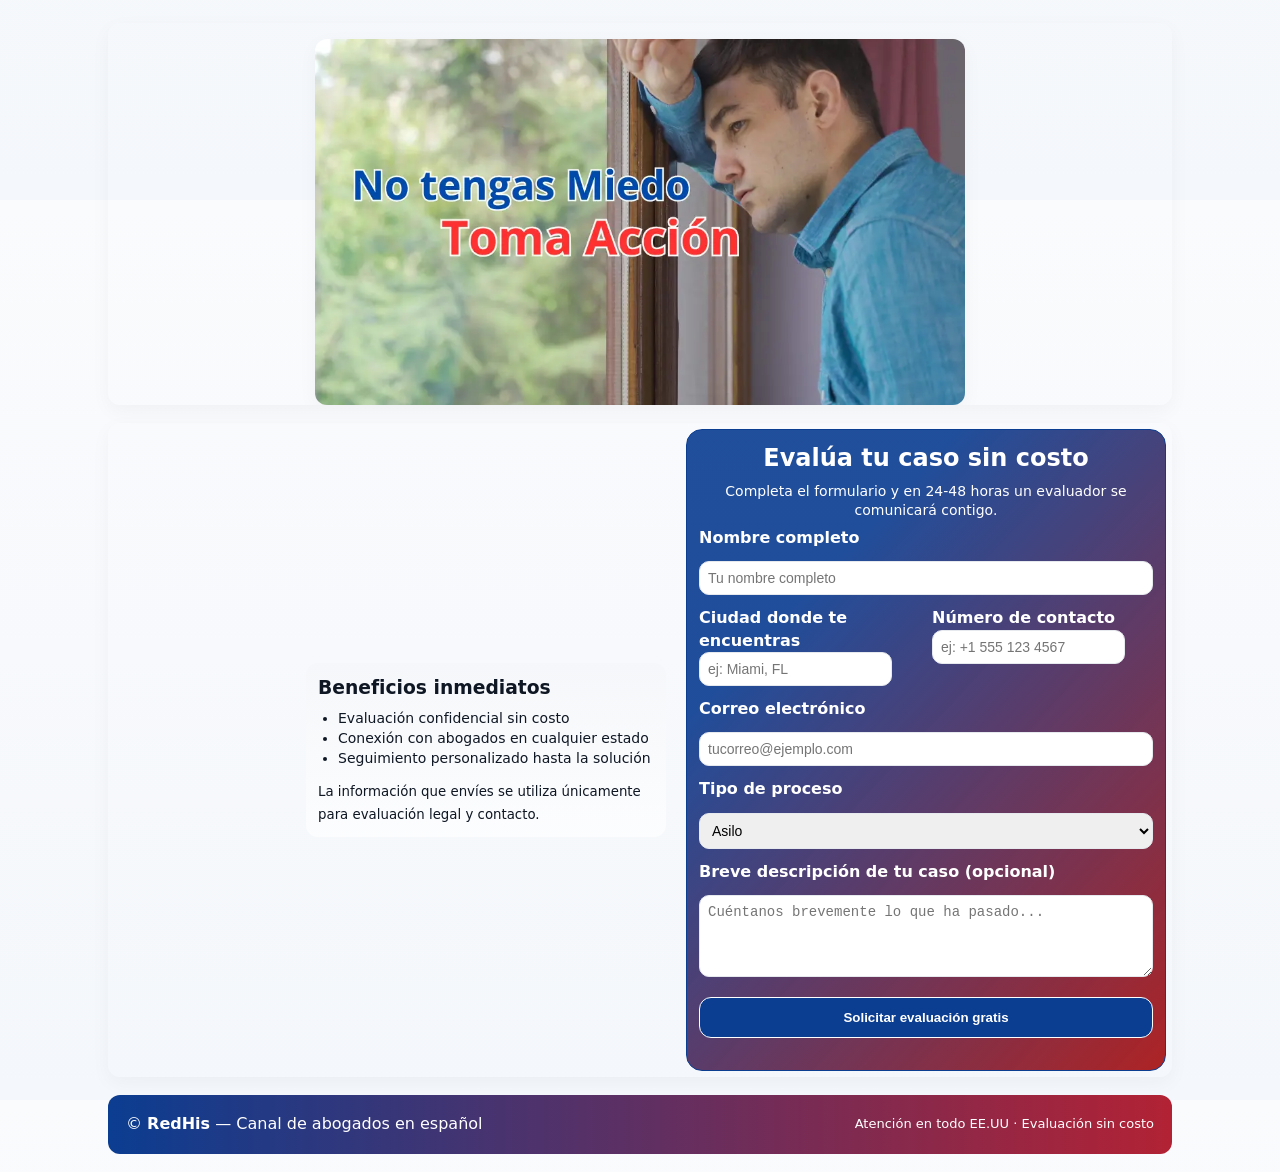
==== commit 35289f63: "Add files via upload" ====
--- a/index.html
+++ b/index.html
@@ -147,7 +147,7 @@
 ">
   <div style="max-width: 70%;">
     Usamos cookies para mejorar tu experiencia. Al continuar, aceptas nuestra 
-    <a href="politicas-de-privacidad.html" style="color:#000000; text-decoration:underline;">Política de Privacidad</a>.
+    <a href="politicas.html" style="color:#000000; text-decoration:underline;">Política de Privacidad</a>.
   </div>
   <button id="accept-cookies" style="
     color: white;
